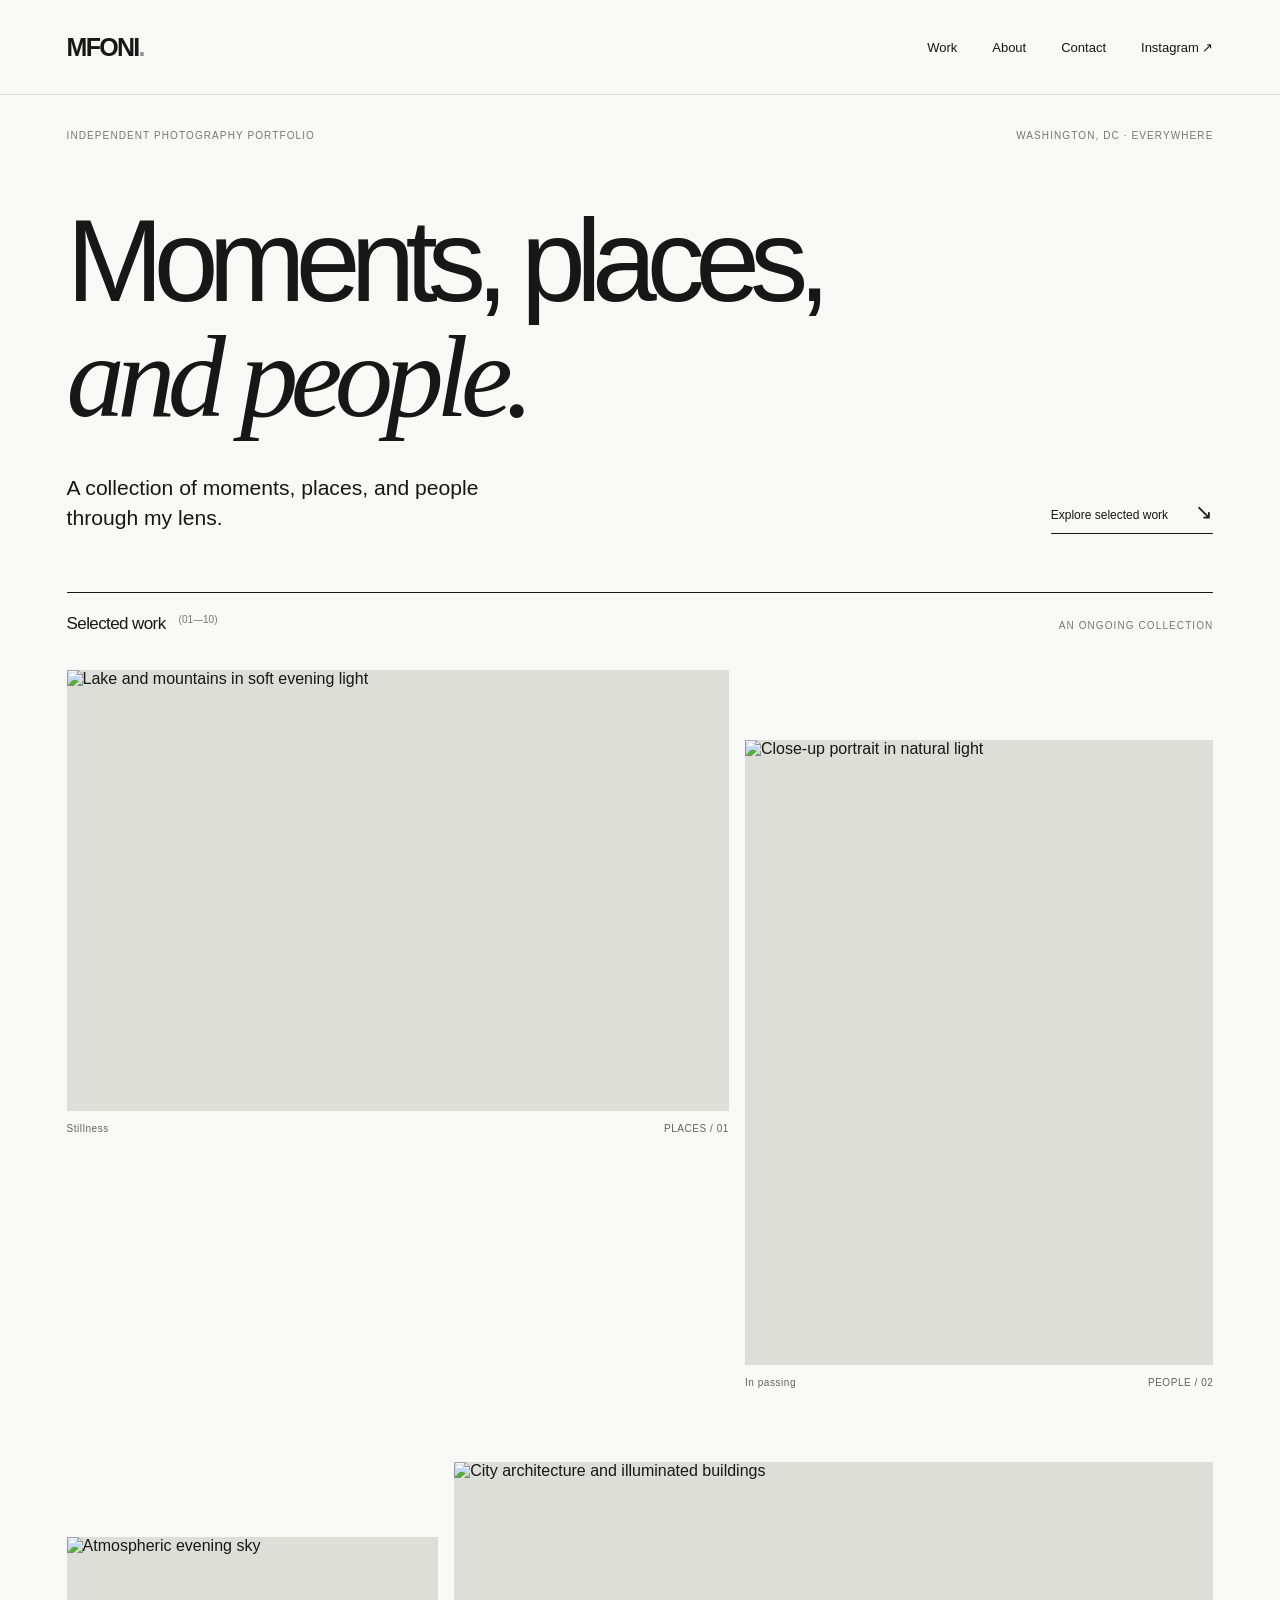
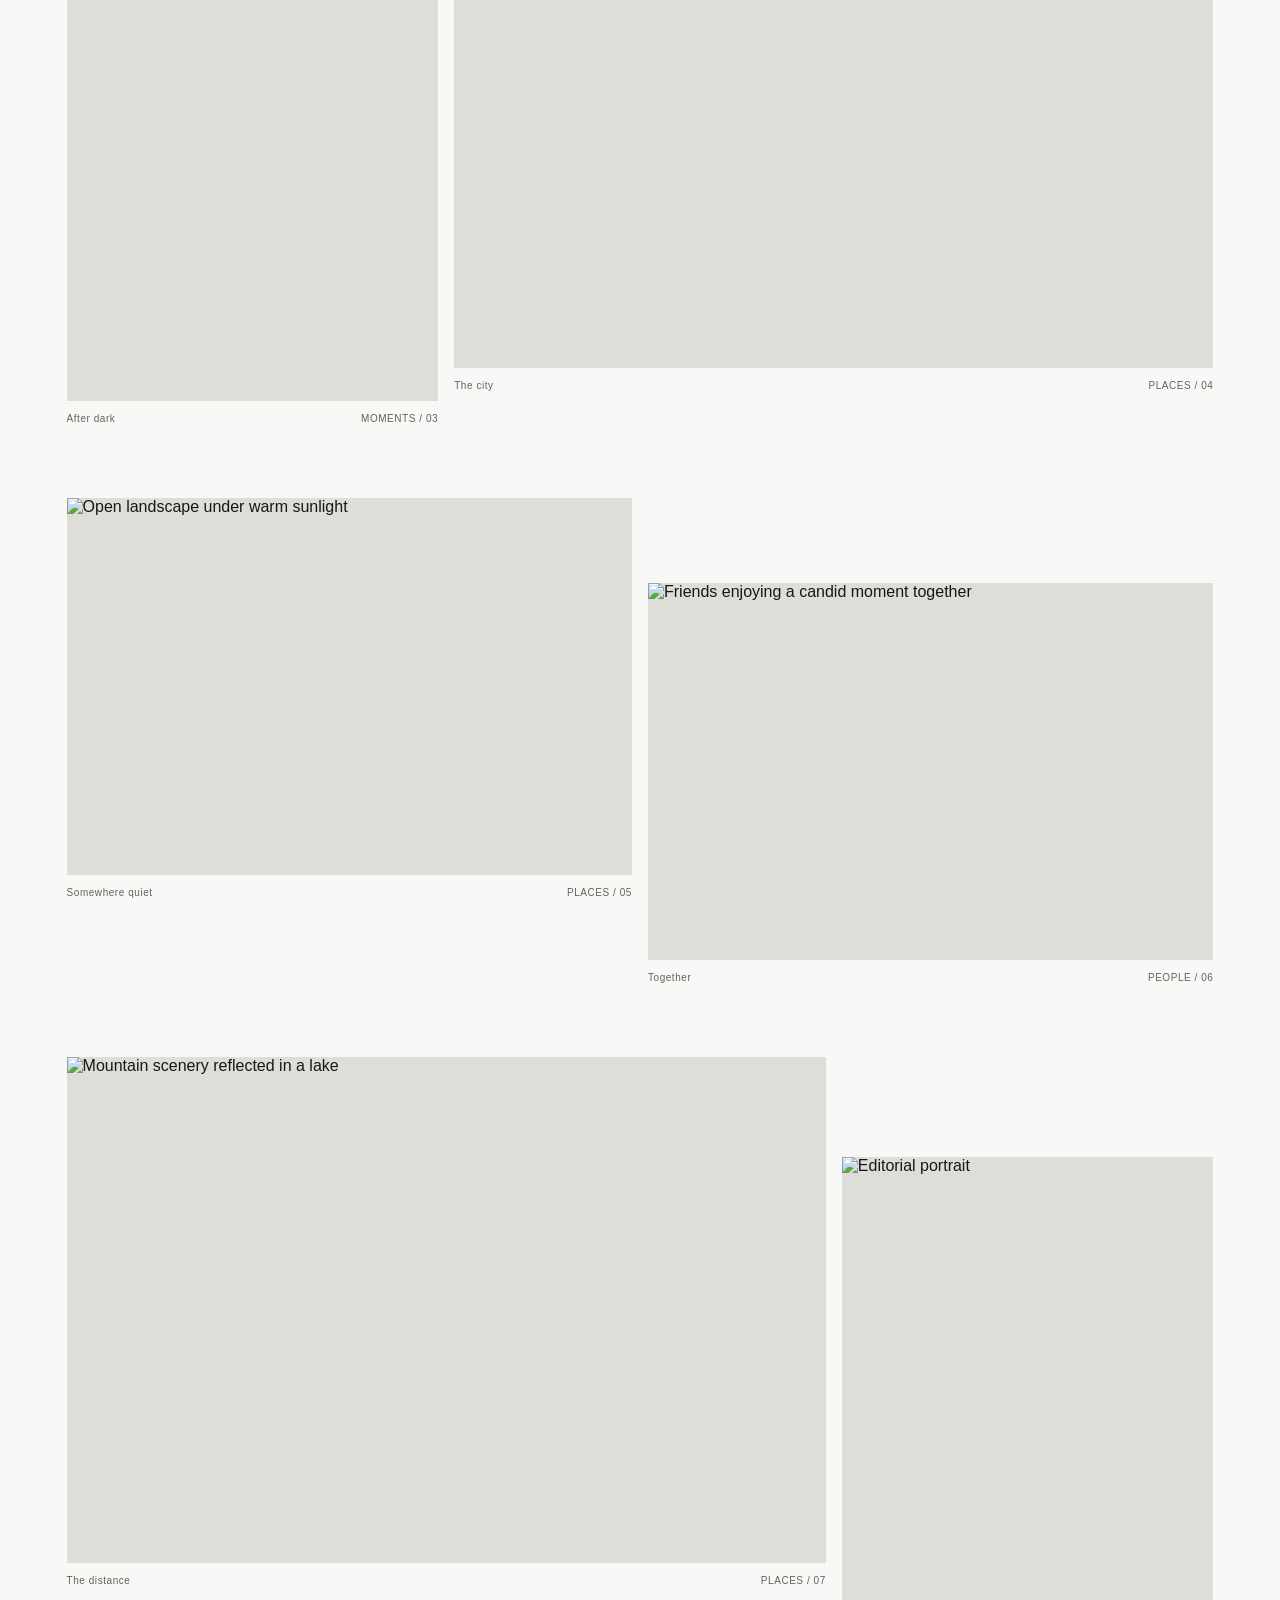
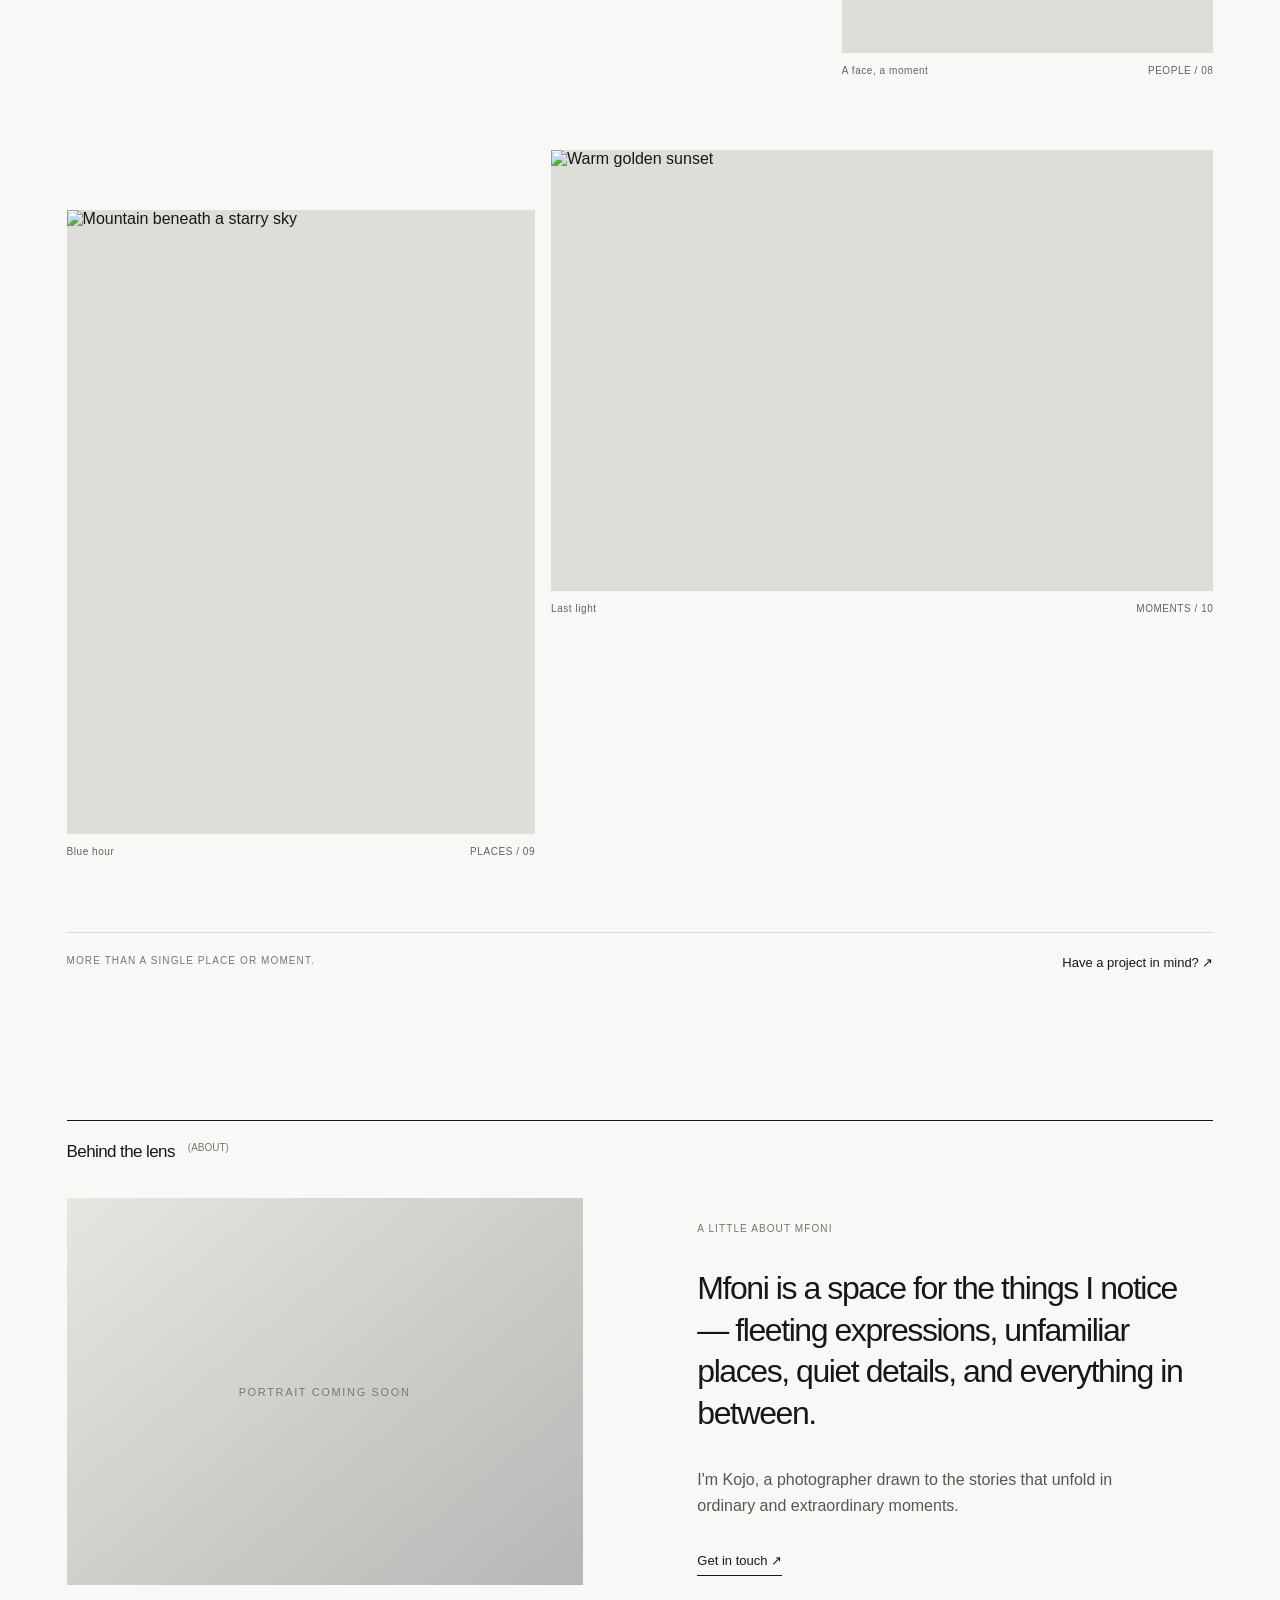
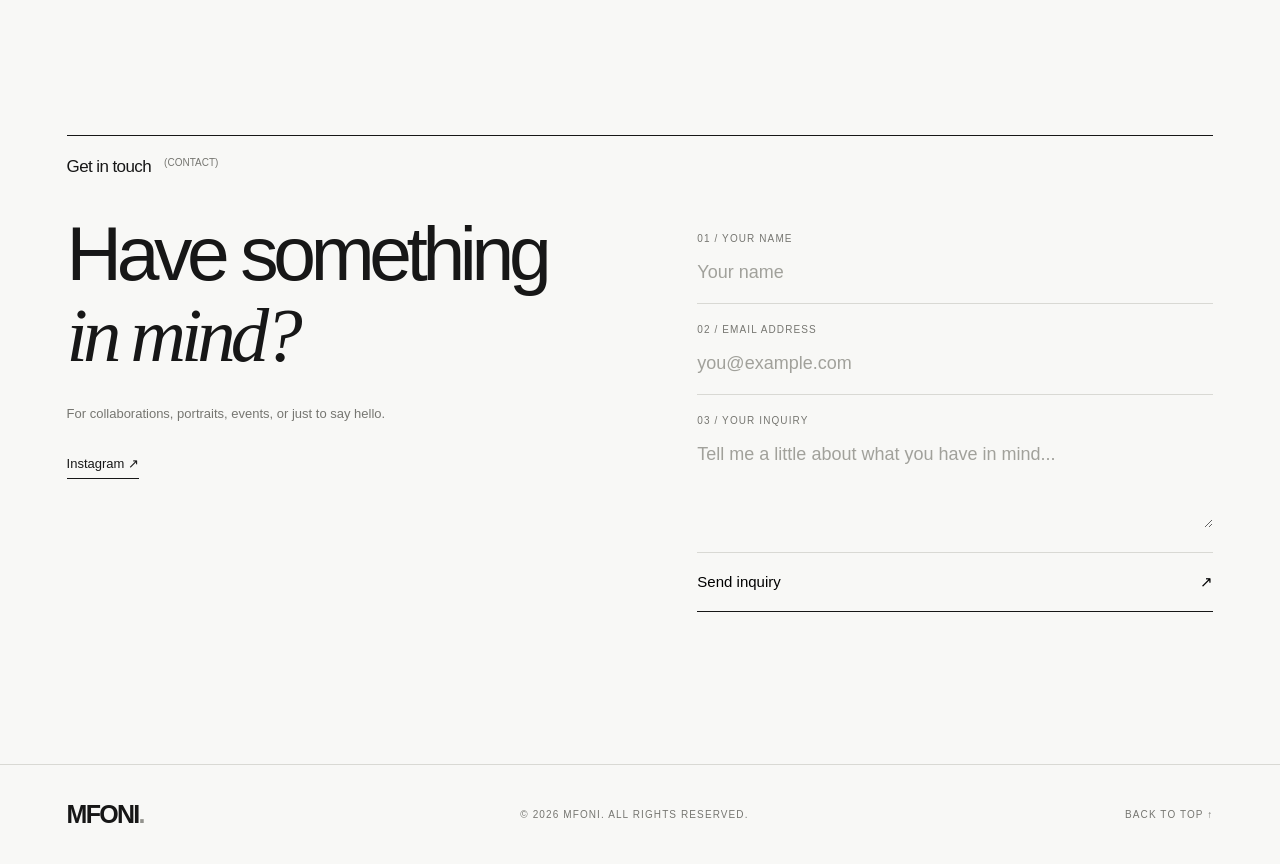
==== index.html @ 55ab5f14 "Add files via upload" ====
<!doctype html>
<html lang="en"><head><meta charset="utf-8"><meta name="viewport" content="width=device-width,initial-scale=1"><meta name="theme-color" content="#f8f8f6"><meta name="description" content="Mfoni — A collection of moments, places, and people through my lens."><title>MFONI — Photography</title><link rel="preconnect" href="https://images.unsplash.com"><link rel="stylesheet" href="styles.css"></head>
<body><header class="site-header"><a class="brand" href="#home" aria-label="Mfoni home">MFONI<span class="brand-dot">.</span></a><button class="menu-toggle" aria-label="Toggle navigation" aria-expanded="false">Menu <span>+</span></button><nav class="nav" aria-label="Main navigation"><a href="#work">Work</a><a href="#about">About</a><a href="#contact">Contact</a><a href="https://www.instagram.com/_mfoni/" target="_blank" rel="noopener noreferrer" aria-label="Mfoni Instagram">Instagram ↗</a></nav></header>
<main id="home"><section class="intro" aria-labelledby="hero-heading"><div class="intro-meta"><span>INDEPENDENT PHOTOGRAPHY PORTFOLIO</span><span>WASHINGTON, DC · EVERYWHERE</span></div><h1 id="hero-heading">Moments, places,<br><em>and people.</em></h1><div class="intro-bottom"><p>A collection of moments, places, and people through my lens.</p><a href="#work" class="down-link">Explore selected work <span aria-hidden="true">↘</span></a></div></section>
<section class="work section-wrap" id="work" aria-labelledby="work-heading"><div class="section-head"><h2 id="work-heading">Selected work<span class="sup">(01—10)</span></h2><span>AN ONGOING COLLECTION</span></div><div class="gallery" id="gallery"></div><div class="work-footer"><span>MORE THAN A SINGLE PLACE OR MOMENT.</span><a href="#contact">Have a project in mind? ↗</a></div></section>
<section class="about section-wrap" id="about"><div class="section-head"><h2>Behind the lens<span class="sup">(ABOUT)</span></h2></div><div class="about-layout"><div class="about-image" role="img" aria-label="Placeholder portrait — replace with a photograph of the artist"><span>PORTRAIT COMING SOON</span></div><div class="about-copy"><span class="eyebrow">A LITTLE ABOUT MFONI</span><p>Mfoni is a space for the things I notice — fleeting expressions, unfamiliar places, quiet details, and everything in between.</p><p>I'm Kojo, a photographer drawn to the stories that unfold in ordinary and extraordinary moments.</p><a href="#contact" class="text-link">Get in touch ↗</a></div></div></section>
<section class="contact section-wrap" id="contact"><div class="section-head"><h2>Get in touch<span class="sup">(CONTACT)</span></h2></div><div class="contact-layout"><div><p class="contact-lead">Have something<br><em>in mind?</em></p><p class="contact-note">For collaborations, portraits, events, or just to say hello.</p><a class="text-link" href="https://www.instagram.com/_mfoni/" target="_blank" rel="noopener noreferrer">Instagram ↗</a></div><form id="contact-form" action="" method="POST"><div class="form-field"><label for="name">01 / YOUR NAME</label><input id="name" name="name" type="text" placeholder="Your name" autocomplete="name" required></div><div class="form-field"><label for="email">02 / EMAIL ADDRESS</label><input id="email" name="email" type="email" placeholder="you@example.com" autocomplete="email" required></div><div class="form-field"><label for="message">03 / YOUR INQUIRY</label><textarea id="message" name="message" rows="4" placeholder="Tell me a little about what you have in mind..." required></textarea></div><button class="submit-button" type="submit">Send inquiry <span>↗</span></button><p class="form-status" role="status" aria-live="polite"></p></form></div></section></main>
<footer class="footer"><a class="brand" href="#home">MFONI<span class="brand-dot">.</span></a><span>© <span id="year"></span> MFONI. ALL RIGHTS RESERVED.</span><a href="#home">BACK TO TOP ↑</a></footer>
<dialog id="lightbox" class="lightbox" aria-label="Photograph viewer"><button class="lightbox-close" aria-label="Close viewer">×</button><button class="lightbox-prev" aria-label="Previous photograph">←</button><img alt=""><button class="lightbox-next" aria-label="Next photograph">→</button><p class="lightbox-caption"></p></dialog><script src="script.js" defer></script></body></html>
---- styles.css ----
:root{--paper:#f8f8f6;--ink:#171717;--muted:#767671;--line:#d9d9d4}*{box-sizing:border-box}html{scroll-behavior:smooth}body{margin:0;background:var(--paper);color:var(--ink);font-family:Arial,Helvetica,sans-serif;-webkit-font-smoothing:antialiased}a{color:inherit;text-decoration:none}button,input,textarea{font:inherit}button{cursor:pointer}.site-header{height:95px;padding:0 5.2%;display:flex;justify-content:space-between;align-items:center;border-bottom:1px solid var(--line);background:var(--paper);position:relative;z-index:20}.brand{font-weight:800;font-size:25px;letter-spacing:-1.7px}.brand-dot{color:#92928d}.nav{display:flex;gap:35px;align-items:center;font-size:13px}.nav a:hover,.text-link:hover{opacity:.5}.menu-toggle{display:none}.intro{padding:35px 5.2% 58px}.intro-meta,.section-head,.eyebrow,.work-footer,.footer,.contact-note,.form-field label{font-size:10px;letter-spacing:.11em}.intro-meta{display:flex;justify-content:space-between;color:var(--muted)}h1{font-size:clamp(60px,9.1vw,155px);font-weight:300;letter-spacing:-.085em;line-height:.99;margin:63px 0 38px}h1 em,.contact-lead em{font-family:Georgia,serif;font-weight:400;letter-spacing:-.065em}.intro-bottom{display:flex;align-items:end;justify-content:space-between;gap:20px}.intro-bottom p{font-size:clamp(16px,1.65vw,23px);max-width:445px;line-height:1.45;margin:0}.down-link{font-size:12px;border-bottom:1px solid var(--ink);padding-bottom:9px;white-space:nowrap}.down-link span{font-size:21px;margin-left:24px}.section-wrap{padding:0 5.2%}.section-head{display:flex;justify-content:space-between;align-items:baseline;border-top:1px solid var(--ink);padding:21px 0 36px}.section-head h2{font-size:17px;font-weight:500;letter-spacing:-.035em;margin:0}.sup{font-size:10px;color:var(--muted);margin-left:13px;vertical-align:top;letter-spacing:0}.section-head>span{color:var(--muted)}.gallery{display:grid;grid-template-columns:repeat(12,minmax(0,1fr));column-gap:16px;row-gap:74px;align-items:start}.photo-card{margin:0;min-width:0;cursor:zoom-in}.photo-card img{display:block;width:100%;height:auto;aspect-ratio:var(--ratio,4/3);object-fit:cover;background:#deded9;transition:filter .3s,transform .4s}.photo-card:hover img{filter:brightness(.9)}.photo-card figcaption{display:flex;justify-content:space-between;gap:8px;padding-top:12px;font-size:10px;letter-spacing:.055em;color:#62625e}.photo-card:nth-child(10n+1){grid-column:span 7}.photo-card:nth-child(10n+2){grid-column:span 5;margin-top:70px}.photo-card:nth-child(10n+3){grid-column:span 4;margin-top:75px}.photo-card:nth-child(10n+4){grid-column:span 8}.photo-card:nth-child(10n+5){grid-column:span 6}.photo-card:nth-child(10n+6){grid-column:span 6;margin-top:85px}.photo-card:nth-child(10n+7){grid-column:span 8}.photo-card:nth-child(10n+8){grid-column:span 4;margin-top:100px}.photo-card:nth-child(10n+9){grid-column:span 5;margin-top:60px}.photo-card:nth-child(10n+10){grid-column:span 7}.work-footer{display:flex;justify-content:space-between;gap:15px;margin:75px 0 150px;padding-top:22px;border-top:1px solid var(--line)}.work-footer span{color:var(--muted)}.work-footer a{font-size:13px;letter-spacing:0}.about{padding-bottom:150px}.about-layout{display:grid;grid-template-columns:1fr 1fr;gap:10%}.about-image{aspect-ratio:4/3;background:linear-gradient(140deg,#e7e5e0,#b5b8b5);display:grid;place-items:center;color:#777;font-size:11px;letter-spacing:.15em}.about-copy{padding-top:20px}.eyebrow{color:var(--muted)}.about-copy p{font-size:clamp(20px,2.5vw,37px);letter-spacing:-.045em;line-height:1.3}.about-copy p+p{font-size:16px;letter-spacing:0;line-height:1.65;max-width:440px;color:#565652}.text-link{font-size:13px;display:inline-block;border-bottom:1px solid;padding-bottom:7px;margin-top:18px}.contact{padding-bottom:140px}.contact-layout{display:grid;grid-template-columns:1fr 1fr;gap:10%}.contact-lead{font-size:clamp(48px,6vw,100px);line-height:1.05;letter-spacing:-.07em;margin:0 0 25px}.contact-note{line-height:1.8;color:var(--muted);letter-spacing:0;font-size:13px}.form-field{border-bottom:1px solid var(--line);padding:20px 0}.form-field label{display:block;margin-bottom:18px;color:var(--muted)}.form-field input,.form-field textarea{border:0;outline:0;resize:vertical;background:transparent;width:100%;font-size:18px;color:var(--ink);padding:0}.form-field input:focus,.form-field textarea:focus{outline:2px solid #9a9a92;outline-offset:5px}.form-field input::placeholder,.form-field textarea::placeholder{color:#a1a19b}.submit-button{display:flex;justify-content:space-between;width:100%;padding:20px 0;background:transparent;border:0;border-bottom:1px solid var(--ink);font-size:15px;text-align:left}.form-status{font-size:12px;color:#8a5944}.footer{border-top:1px solid var(--line);padding:35px 5.2%;display:flex;align-items:center;justify-content:space-between;gap:20px;color:var(--muted)}.footer .brand{color:var(--ink)}.lightbox{border:0;max-width:none;max-height:none;width:100vw;height:100vh;background:rgba(16,16,16,.97);color:white;padding:60px 80px;overflow:hidden}.lightbox[open]{display:flex;align-items:center;justify-content:center}.lightbox::backdrop{background:#111}.lightbox img{max-width:100%;max-height:calc(100vh - 140px);object-fit:contain}.lightbox button{position:absolute;border:0;background:none;color:white;font-size:30px}.lightbox-close{top:15px;right:35px}.lightbox-prev{left:20px;top:50%}.lightbox-next{right:20px;top:50%}.lightbox-caption{position:absolute;bottom:16px;font-size:12px;letter-spacing:.1em}@media(max-width:700px){.site-header{height:75px;padding:0 6%}.menu-toggle{display:block;border:0;background:none;font-size:13px}.menu-toggle span{font-size:18px}.nav{display:none;position:absolute;top:75px;left:0;right:0;background:var(--paper);padding:25px 6% 30px;flex-direction:column;align-items:flex-start;gap:22px;border-bottom:1px solid var(--line)}.nav.open{display:flex}.intro{padding:25px 6% 65px}.intro-meta span:last-child{display:none}h1{font-size:clamp(52px,12vw,85px);margin:65px 0 30px}.intro-bottom{align-items:start;flex-direction:column;gap:25px}.section-wrap{padding-left:6%;padding-right:6%}.section-head>span{display:none}.gallery{grid-template-columns:repeat(2,minmax(0,1fr));gap:40px 12px}.photo-card:nth-child(n){grid-column:span 1;margin-top:0}.photo-card:nth-child(5n+1){grid-column:span 2}.photo-card:nth-child(5n+4){grid-column:span 2}.photo-card figcaption{font-size:9px}.work-footer{margin:55px 0 100px}.work-footer span{display:none}.about{padding-bottom:100px}.about-layout,.contact-layout{grid-template-columns:1fr;gap:35px}.about-copy p{font-size:27px}.contact{padding-bottom:100px}.footer{flex-wrap:wrap;font-size:9px}.footer .brand{width:100%}.lightbox{padding:60px 40px}.lightbox-prev{left:5px}.lightbox-next{right:5px}}@media(prefers-reduced-motion:reduce){html{scroll-behavior:auto}*{transition:none!important}}
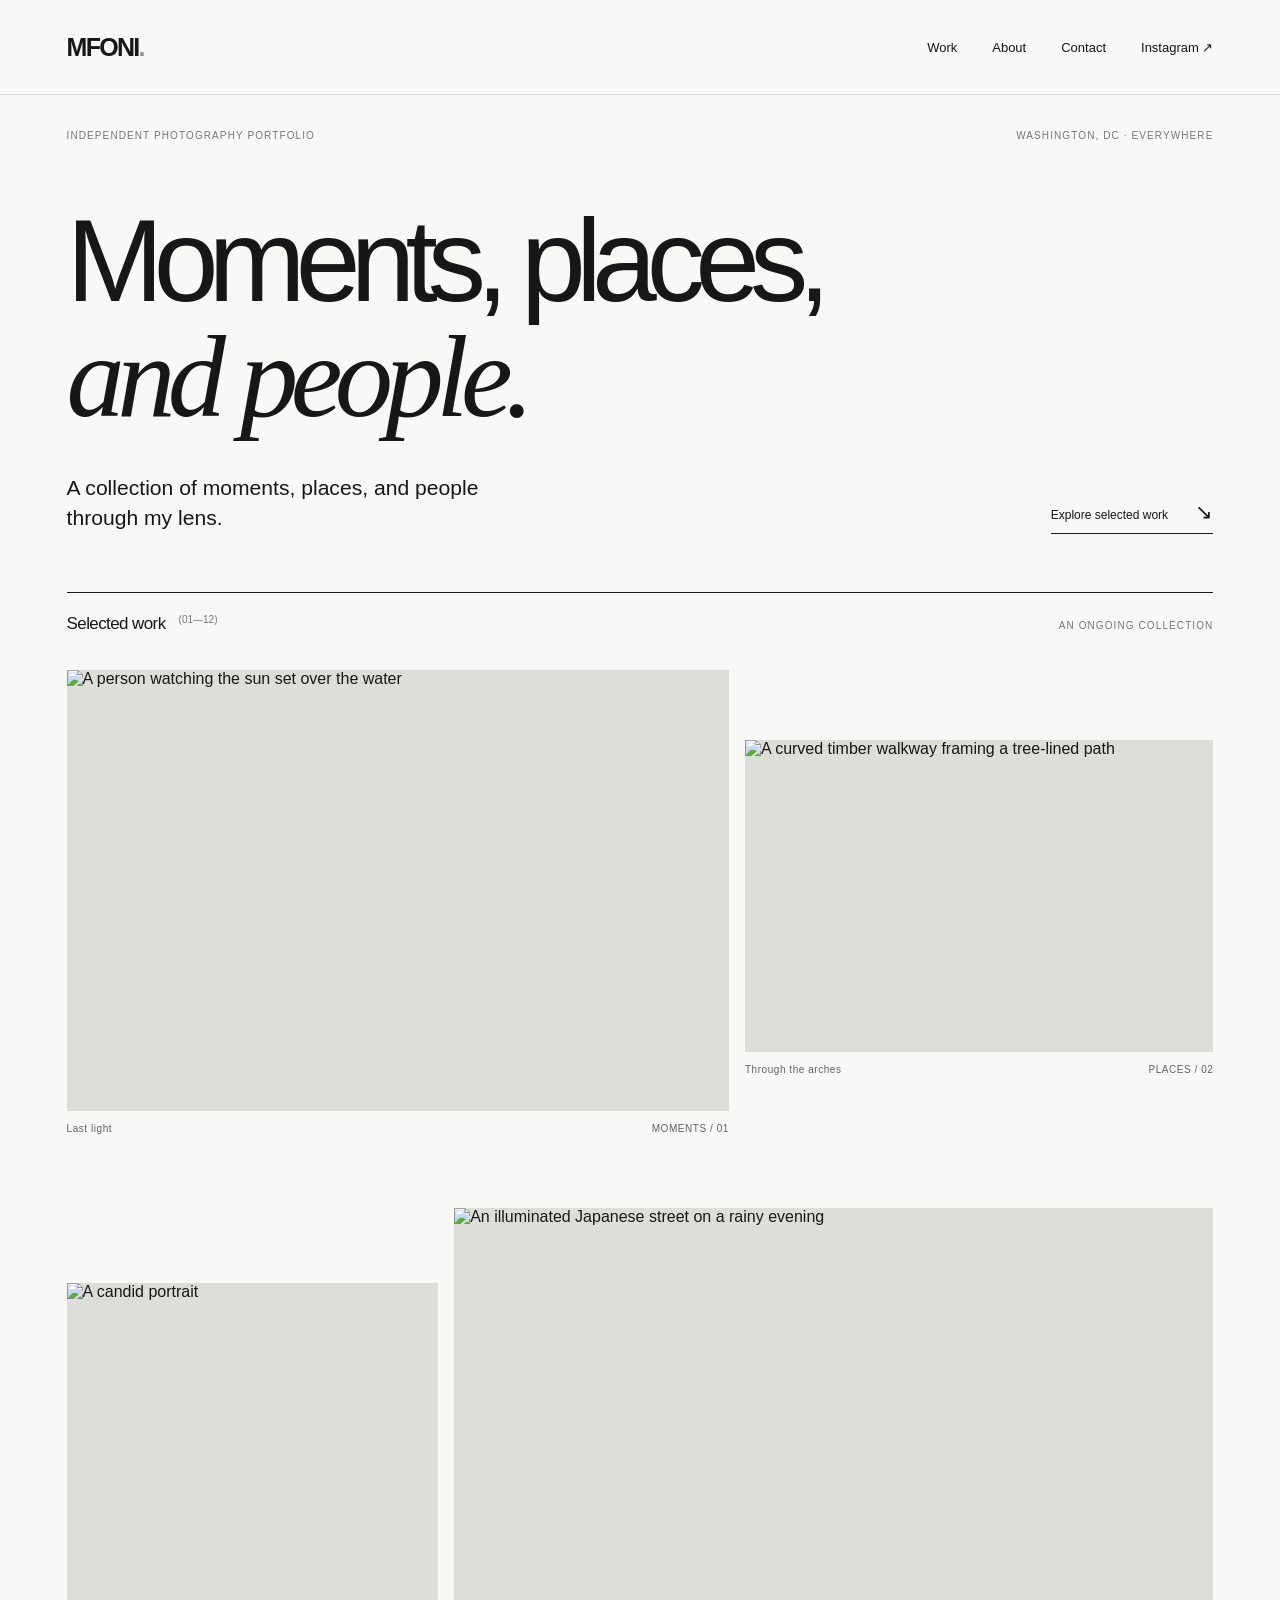
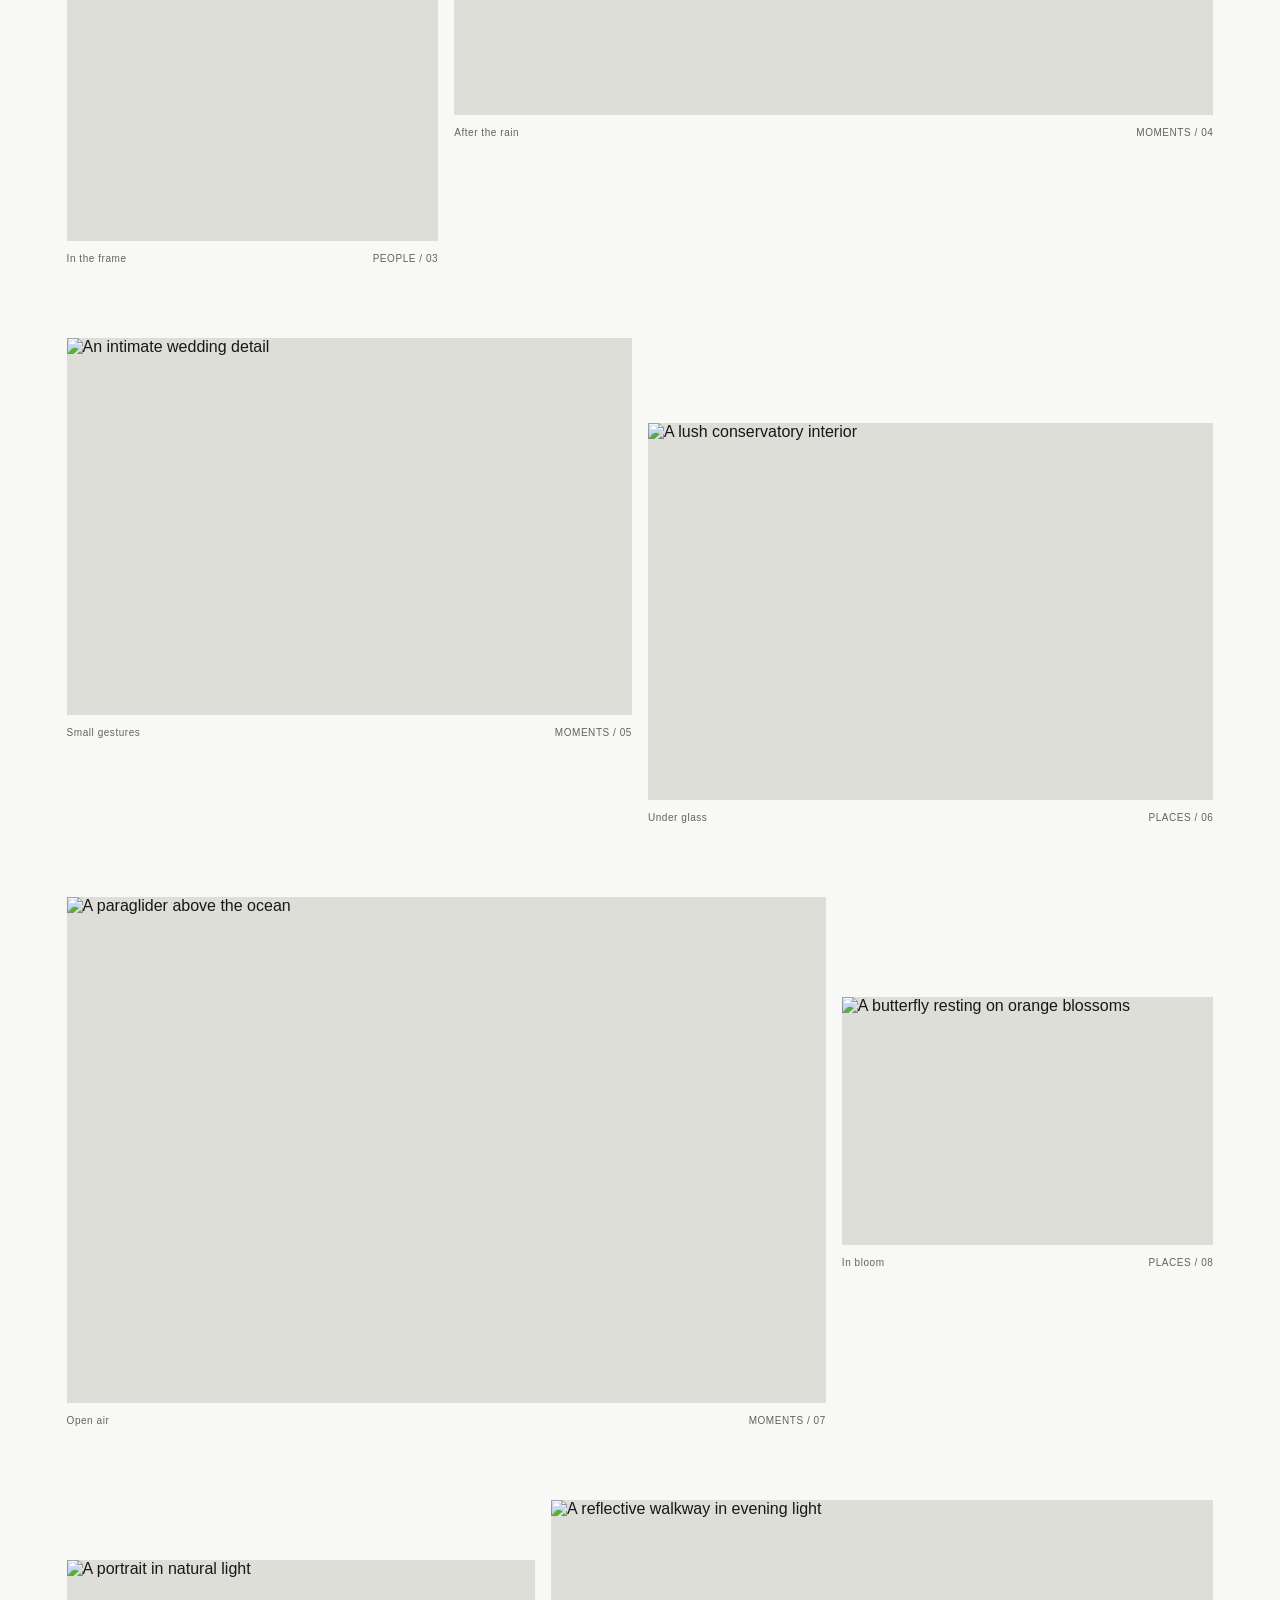
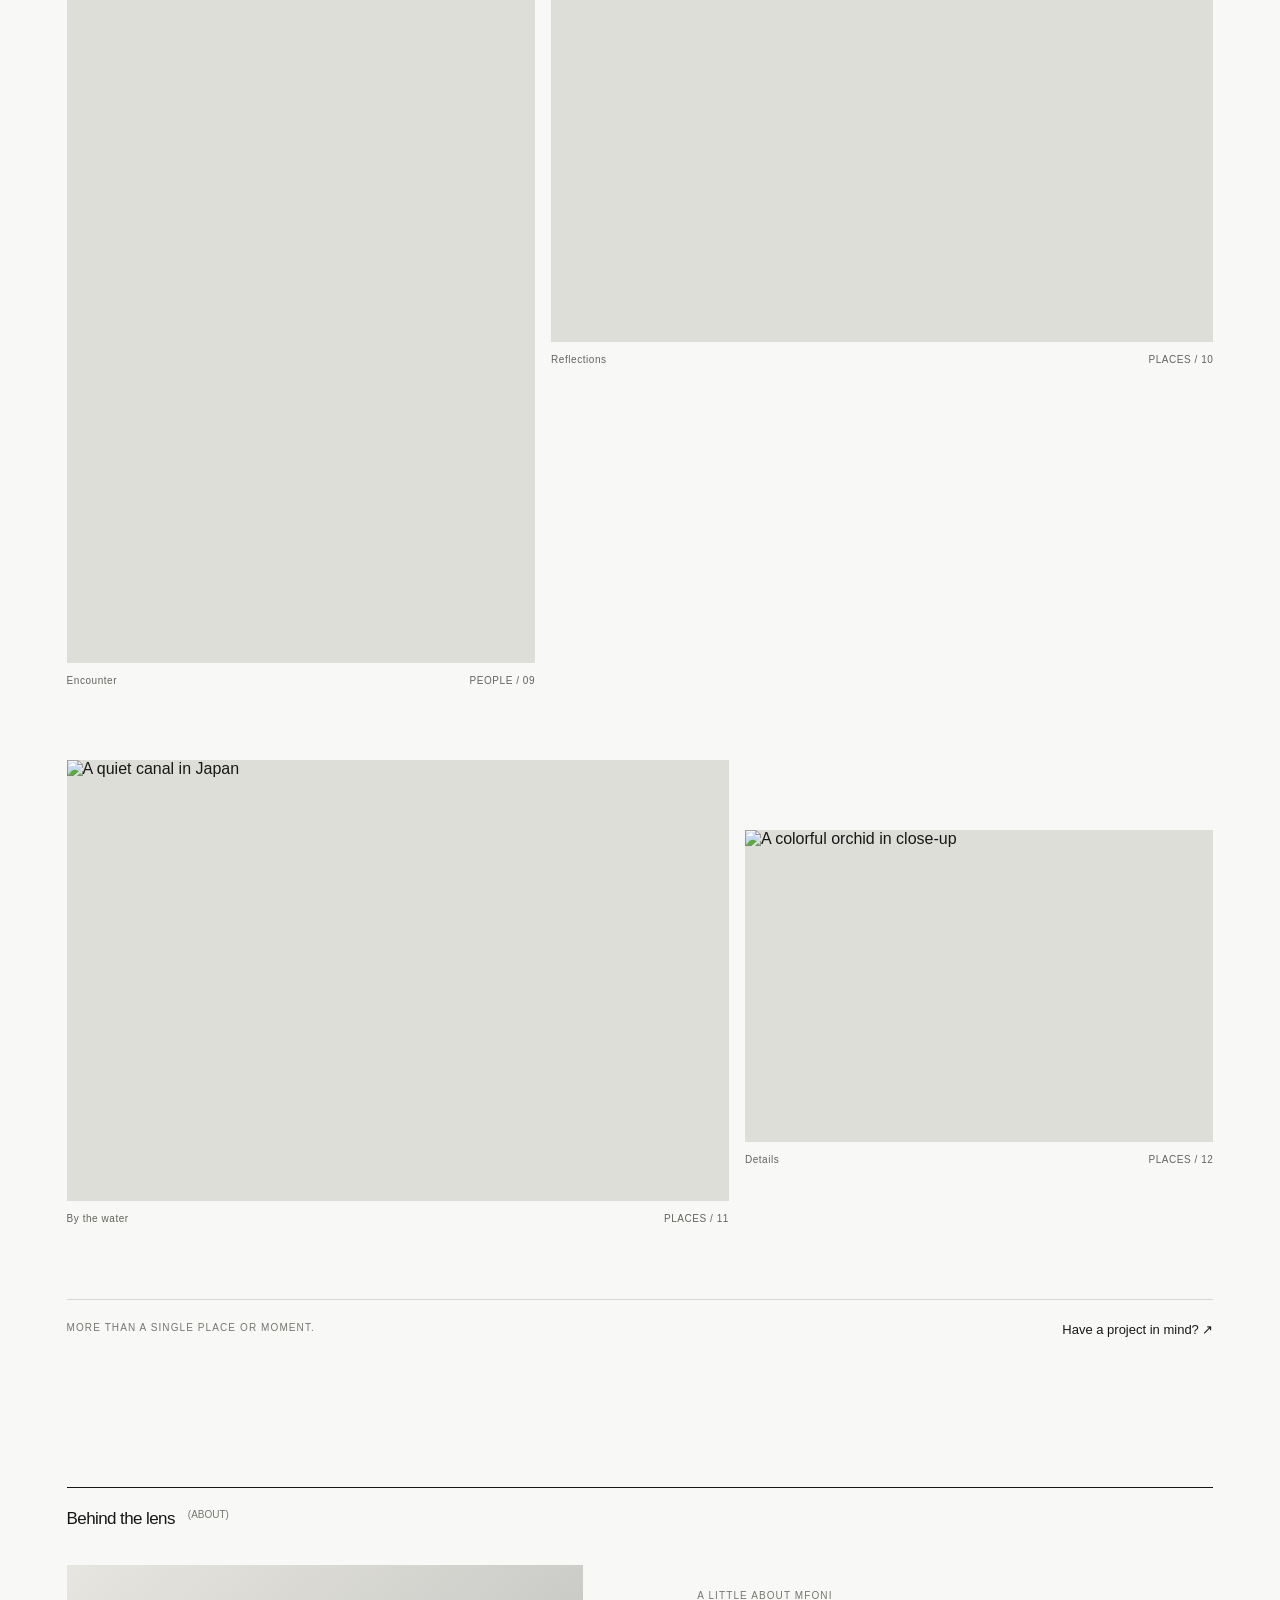
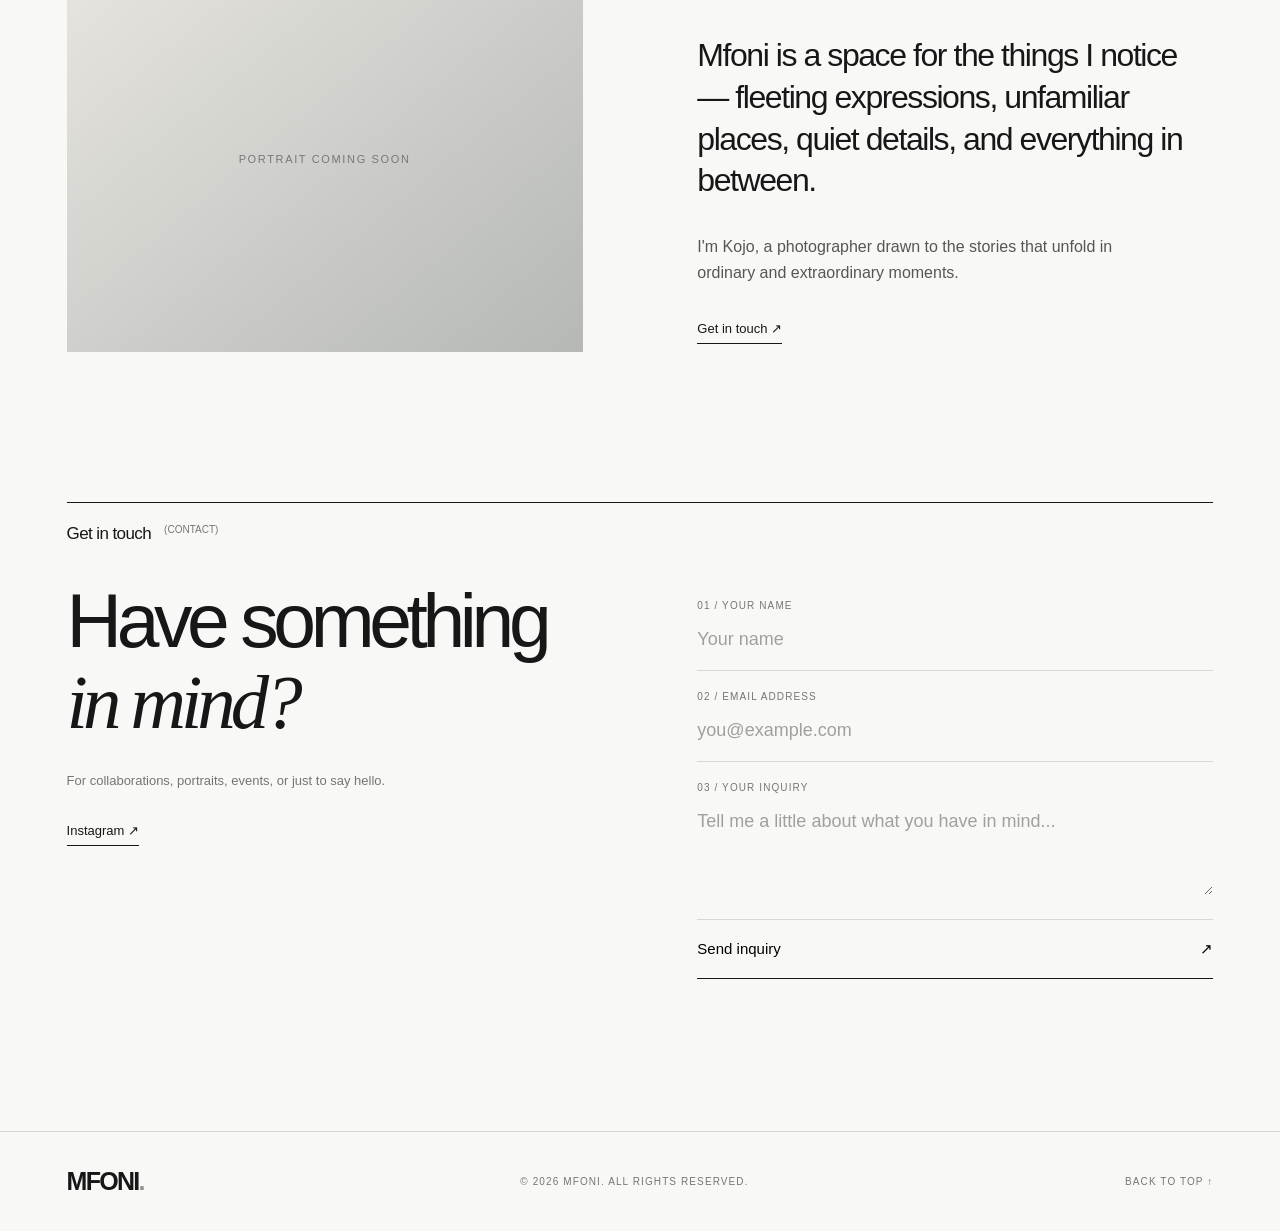
==== commit b0e41da6: "Add files via upload" ====
--- a/index.html
+++ b/index.html
@@ -1,8 +1,8 @@
 <!doctype html>
-<html lang="en"><head><meta charset="utf-8"><meta name="viewport" content="width=device-width,initial-scale=1"><meta name="theme-color" content="#f8f8f6"><meta name="description" content="Mfoni — A collection of moments, places, and people through my lens."><title>MFONI — Photography</title><link rel="preconnect" href="https://images.unsplash.com"><link rel="stylesheet" href="styles.css"></head>
+<html lang="en"><head><meta charset="utf-8"><meta name="viewport" content="width=device-width,initial-scale=1"><meta name="theme-color" content="#f8f8f6"><meta name="description" content="Mfoni — A collection of moments, places, and people through my lens."><title>MFONI — Photography</title><link rel="stylesheet" href="styles.css"></head>
 <body><header class="site-header"><a class="brand" href="#home" aria-label="Mfoni home">MFONI<span class="brand-dot">.</span></a><button class="menu-toggle" aria-label="Toggle navigation" aria-expanded="false">Menu <span>+</span></button><nav class="nav" aria-label="Main navigation"><a href="#work">Work</a><a href="#about">About</a><a href="#contact">Contact</a><a href="https://www.instagram.com/_mfoni/" target="_blank" rel="noopener noreferrer" aria-label="Mfoni Instagram">Instagram ↗</a></nav></header>
 <main id="home"><section class="intro" aria-labelledby="hero-heading"><div class="intro-meta"><span>INDEPENDENT PHOTOGRAPHY PORTFOLIO</span><span>WASHINGTON, DC · EVERYWHERE</span></div><h1 id="hero-heading">Moments, places,<br><em>and people.</em></h1><div class="intro-bottom"><p>A collection of moments, places, and people through my lens.</p><a href="#work" class="down-link">Explore selected work <span aria-hidden="true">↘</span></a></div></section>
-<section class="work section-wrap" id="work" aria-labelledby="work-heading"><div class="section-head"><h2 id="work-heading">Selected work<span class="sup">(01—10)</span></h2><span>AN ONGOING COLLECTION</span></div><div class="gallery" id="gallery"></div><div class="work-footer"><span>MORE THAN A SINGLE PLACE OR MOMENT.</span><a href="#contact">Have a project in mind? ↗</a></div></section>
+<section class="work section-wrap" id="work" aria-labelledby="work-heading"><div class="section-head"><h2 id="work-heading">Selected work<span class="sup">(01—12)</span></h2><span>AN ONGOING COLLECTION</span></div><div class="gallery" id="gallery"></div><div class="work-footer"><span>MORE THAN A SINGLE PLACE OR MOMENT.</span><a href="#contact">Have a project in mind? ↗</a></div></section>
 <section class="about section-wrap" id="about"><div class="section-head"><h2>Behind the lens<span class="sup">(ABOUT)</span></h2></div><div class="about-layout"><div class="about-image" role="img" aria-label="Placeholder portrait — replace with a photograph of the artist"><span>PORTRAIT COMING SOON</span></div><div class="about-copy"><span class="eyebrow">A LITTLE ABOUT MFONI</span><p>Mfoni is a space for the things I notice — fleeting expressions, unfamiliar places, quiet details, and everything in between.</p><p>I'm Kojo, a photographer drawn to the stories that unfold in ordinary and extraordinary moments.</p><a href="#contact" class="text-link">Get in touch ↗</a></div></div></section>
 <section class="contact section-wrap" id="contact"><div class="section-head"><h2>Get in touch<span class="sup">(CONTACT)</span></h2></div><div class="contact-layout"><div><p class="contact-lead">Have something<br><em>in mind?</em></p><p class="contact-note">For collaborations, portraits, events, or just to say hello.</p><a class="text-link" href="https://www.instagram.com/_mfoni/" target="_blank" rel="noopener noreferrer">Instagram ↗</a></div><form id="contact-form" action="" method="POST"><div class="form-field"><label for="name">01 / YOUR NAME</label><input id="name" name="name" type="text" placeholder="Your name" autocomplete="name" required></div><div class="form-field"><label for="email">02 / EMAIL ADDRESS</label><input id="email" name="email" type="email" placeholder="you@example.com" autocomplete="email" required></div><div class="form-field"><label for="message">03 / YOUR INQUIRY</label><textarea id="message" name="message" rows="4" placeholder="Tell me a little about what you have in mind..." required></textarea></div><button class="submit-button" type="submit">Send inquiry <span>↗</span></button><p class="form-status" role="status" aria-live="polite"></p></form></div></section></main>
 <footer class="footer"><a class="brand" href="#home">MFONI<span class="brand-dot">.</span></a><span>© <span id="year"></span> MFONI. ALL RIGHTS RESERVED.</span><a href="#home">BACK TO TOP ↑</a></footer>
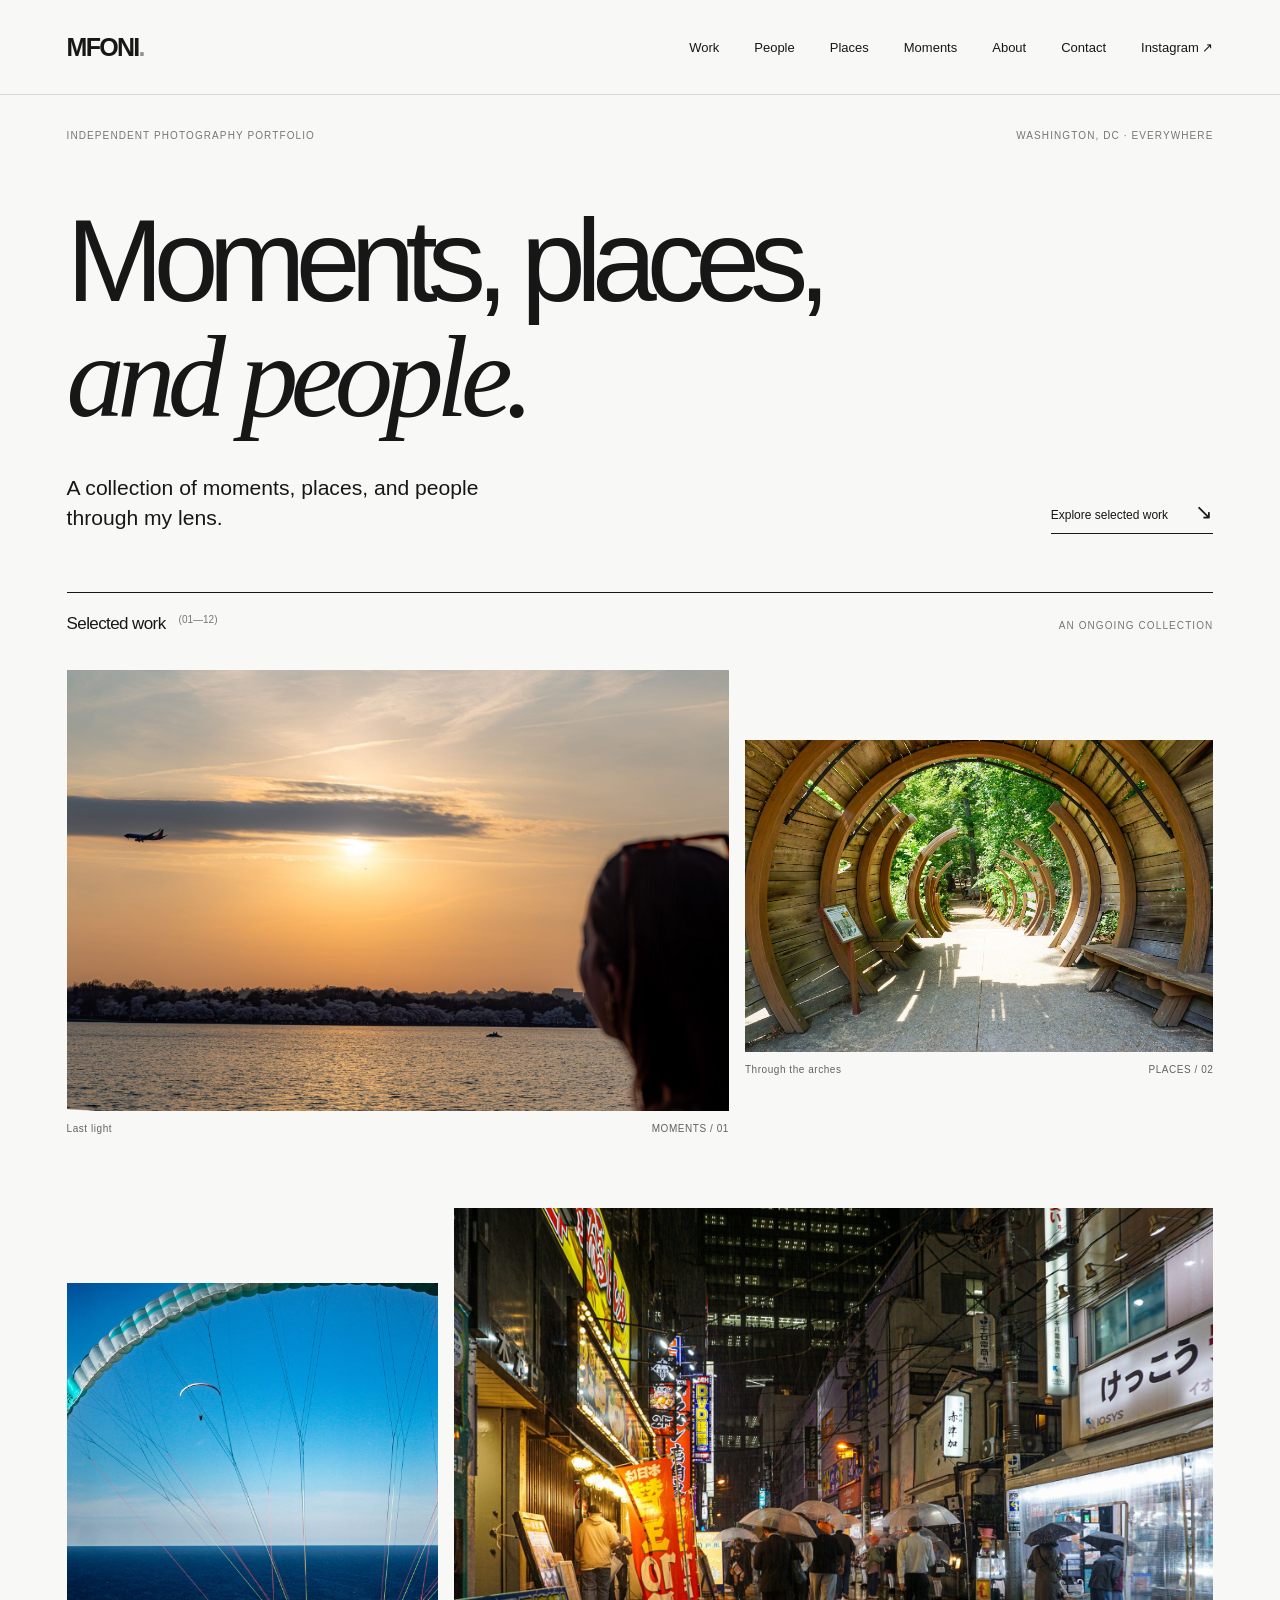
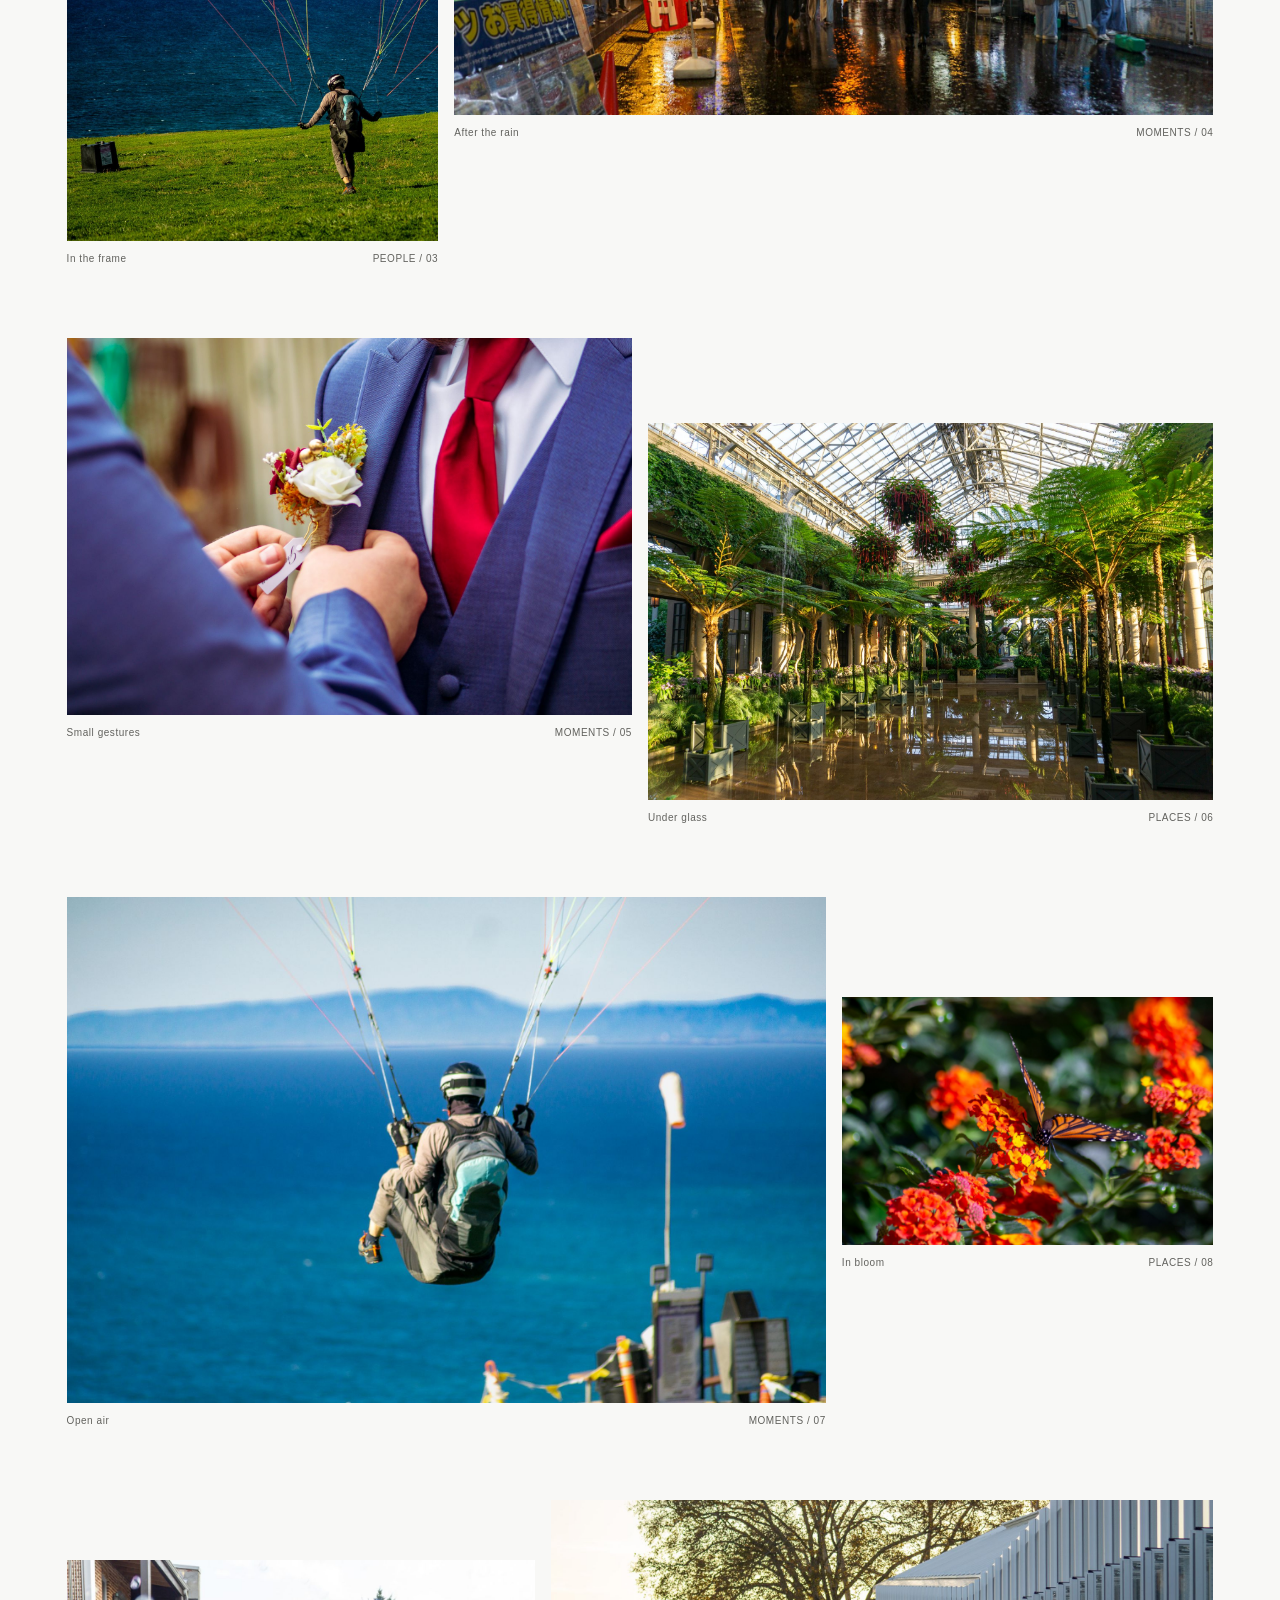
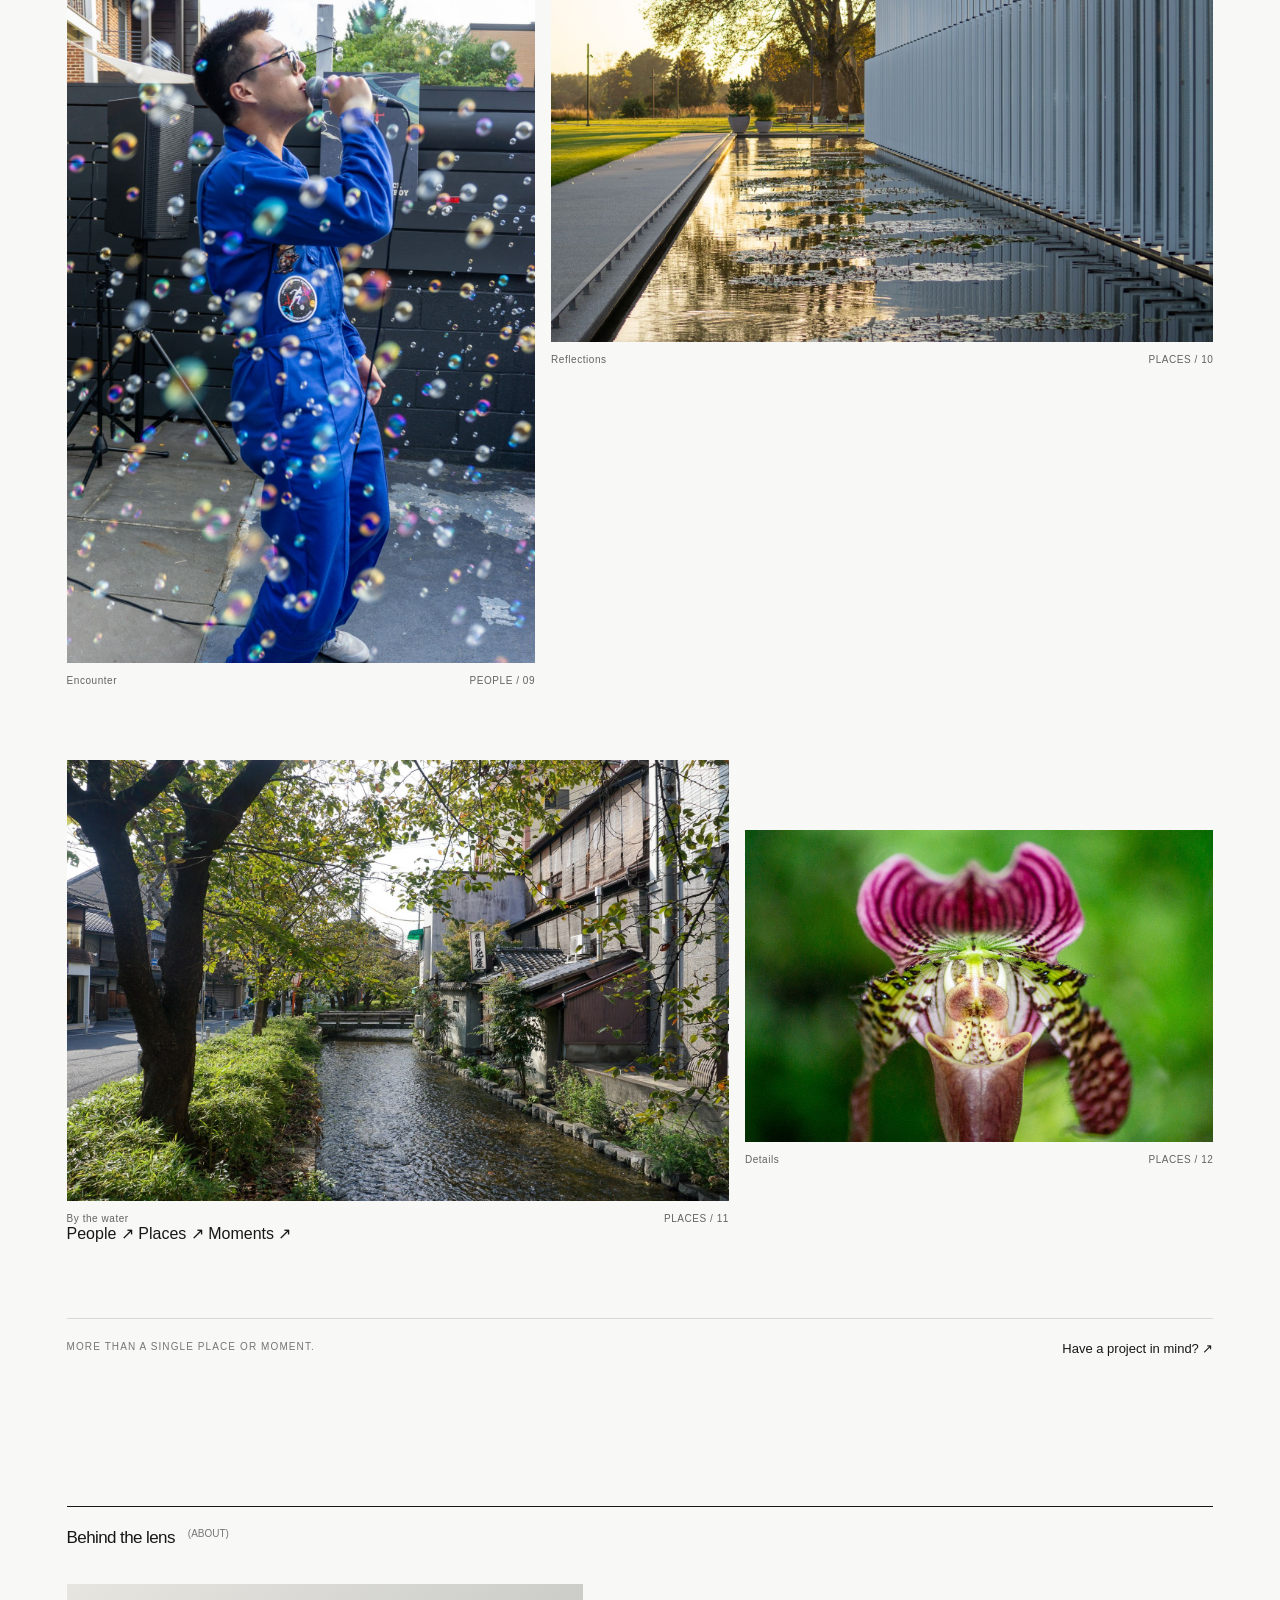
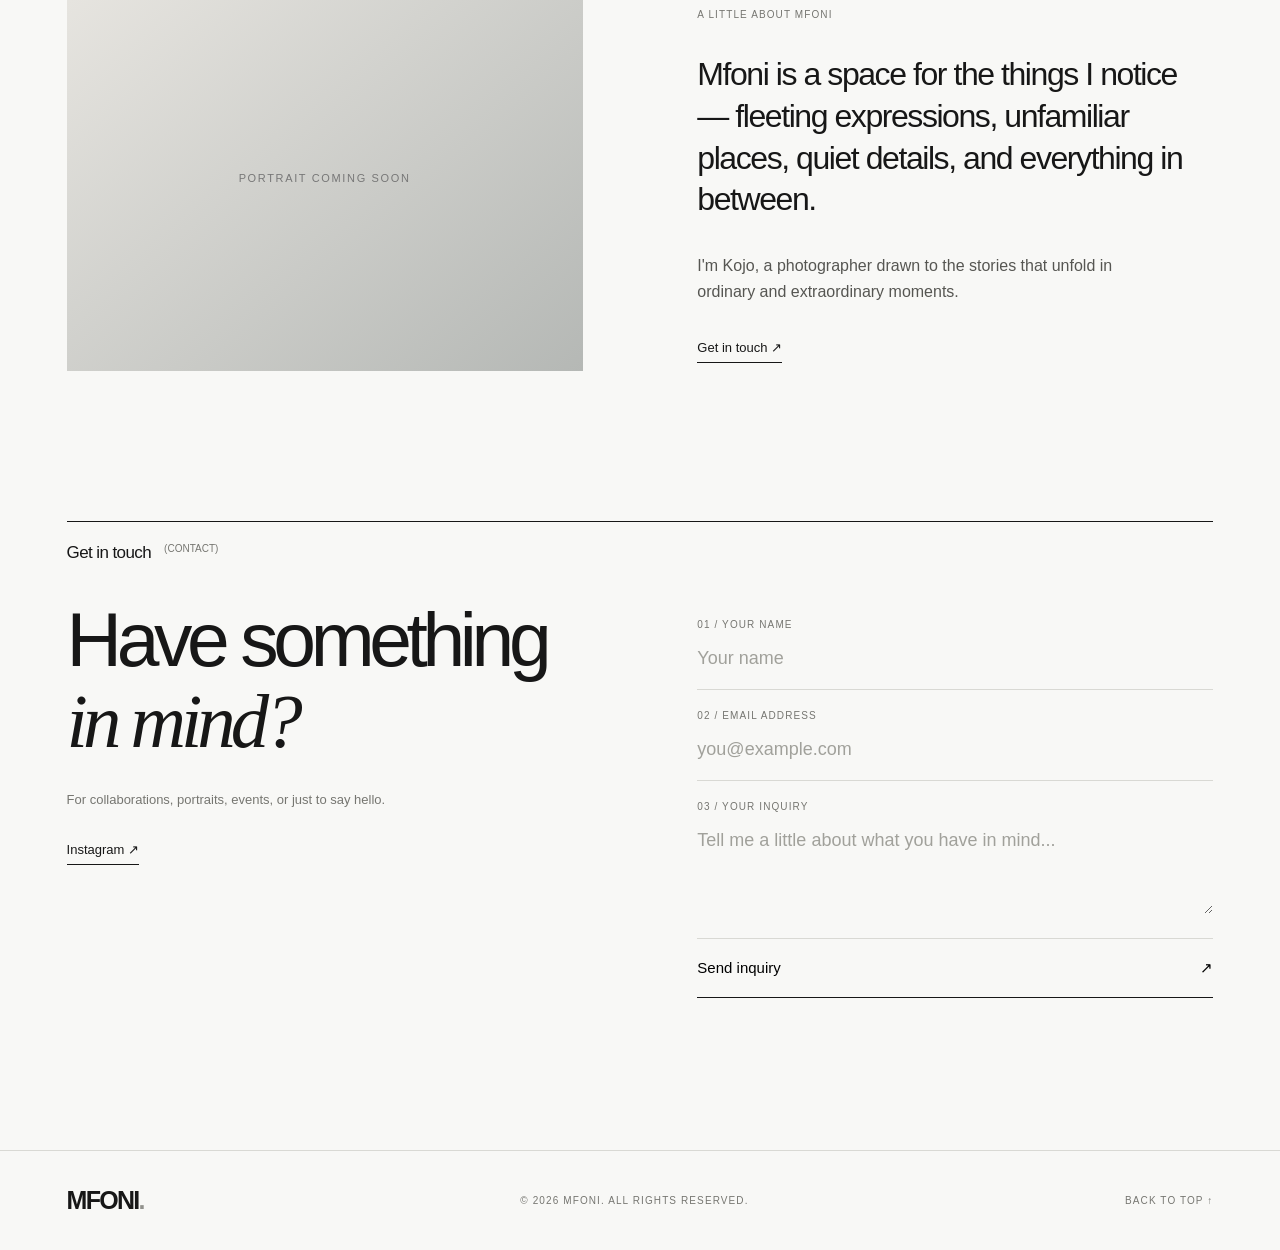
==== commit 0345cf16: "Enhance navigation and update section links Updated navigation links and added category links for im" ====
--- a/index.html
+++ b/index.html
@@ -1,9 +1,180 @@
+
 <!doctype html>
-<html lang="en"><head><meta charset="utf-8"><meta name="viewport" content="width=device-width,initial-scale=1"><meta name="theme-color" content="#f8f8f6"><meta name="description" content="Mfoni — A collection of moments, places, and people through my lens."><title>MFONI — Photography</title><link rel="stylesheet" href="styles.css"></head>
-<body><header class="site-header"><a class="brand" href="#home" aria-label="Mfoni home">MFONI<span class="brand-dot">.</span></a><button class="menu-toggle" aria-label="Toggle navigation" aria-expanded="false">Menu <span>+</span></button><nav class="nav" aria-label="Main navigation"><a href="#work">Work</a><a href="#about">About</a><a href="#contact">Contact</a><a href="https://www.instagram.com/_mfoni/" target="_blank" rel="noopener noreferrer" aria-label="Mfoni Instagram">Instagram ↗</a></nav></header>
-<main id="home"><section class="intro" aria-labelledby="hero-heading"><div class="intro-meta"><span>INDEPENDENT PHOTOGRAPHY PORTFOLIO</span><span>WASHINGTON, DC · EVERYWHERE</span></div><h1 id="hero-heading">Moments, places,<br><em>and people.</em></h1><div class="intro-bottom"><p>A collection of moments, places, and people through my lens.</p><a href="#work" class="down-link">Explore selected work <span aria-hidden="true">↘</span></a></div></section>
-<section class="work section-wrap" id="work" aria-labelledby="work-heading"><div class="section-head"><h2 id="work-heading">Selected work<span class="sup">(01—12)</span></h2><span>AN ONGOING COLLECTION</span></div><div class="gallery" id="gallery"></div><div class="work-footer"><span>MORE THAN A SINGLE PLACE OR MOMENT.</span><a href="#contact">Have a project in mind? ↗</a></div></section>
-<section class="about section-wrap" id="about"><div class="section-head"><h2>Behind the lens<span class="sup">(ABOUT)</span></h2></div><div class="about-layout"><div class="about-image" role="img" aria-label="Placeholder portrait — replace with a photograph of the artist"><span>PORTRAIT COMING SOON</span></div><div class="about-copy"><span class="eyebrow">A LITTLE ABOUT MFONI</span><p>Mfoni is a space for the things I notice — fleeting expressions, unfamiliar places, quiet details, and everything in between.</p><p>I'm Kojo, a photographer drawn to the stories that unfold in ordinary and extraordinary moments.</p><a href="#contact" class="text-link">Get in touch ↗</a></div></div></section>
-<section class="contact section-wrap" id="contact"><div class="section-head"><h2>Get in touch<span class="sup">(CONTACT)</span></h2></div><div class="contact-layout"><div><p class="contact-lead">Have something<br><em>in mind?</em></p><p class="contact-note">For collaborations, portraits, events, or just to say hello.</p><a class="text-link" href="https://www.instagram.com/_mfoni/" target="_blank" rel="noopener noreferrer">Instagram ↗</a></div><form id="contact-form" action="" method="POST"><div class="form-field"><label for="name">01 / YOUR NAME</label><input id="name" name="name" type="text" placeholder="Your name" autocomplete="name" required></div><div class="form-field"><label for="email">02 / EMAIL ADDRESS</label><input id="email" name="email" type="email" placeholder="you@example.com" autocomplete="email" required></div><div class="form-field"><label for="message">03 / YOUR INQUIRY</label><textarea id="message" name="message" rows="4" placeholder="Tell me a little about what you have in mind..." required></textarea></div><button class="submit-button" type="submit">Send inquiry <span>↗</span></button><p class="form-status" role="status" aria-live="polite"></p></form></div></section></main>
-<footer class="footer"><a class="brand" href="#home">MFONI<span class="brand-dot">.</span></a><span>© <span id="year"></span> MFONI. ALL RIGHTS RESERVED.</span><a href="#home">BACK TO TOP ↑</a></footer>
-<dialog id="lightbox" class="lightbox" aria-label="Photograph viewer"><button class="lightbox-close" aria-label="Close viewer">×</button><button class="lightbox-prev" aria-label="Previous photograph">←</button><img alt=""><button class="lightbox-next" aria-label="Next photograph">→</button><p class="lightbox-caption"></p></dialog><script src="script.js" defer></script></body></html>
+<html lang="en">
+<head>
+  <meta charset="utf-8">
+  <meta name="viewport" content="width=device-width, initial-scale=1">
+  <meta name="theme-color" content="#f8f8f6">
+  <meta name="description" content="Mfoni — A collection of moments, places, and people through my lens.">
+  <title>MFONI — Photography</title>
+  <link rel="stylesheet" href="styles.css">
+</head>
+
+<body>
+  <header class="site-header">
+    <a class="brand" href="#home" aria-label="Mfoni home">
+      MFONI<span class="brand-dot">.</span>
+    </a>
+
+    <button class="menu-toggle" aria-label="Toggle navigation" aria-expanded="false">
+      Menu <span>+</span>
+    </button>
+
+    <nav class="nav" aria-label="Main navigation">
+      <a href="#work">Work</a>
+      <a href="people.html">People</a>
+      <a href="places.html">Places</a>
+      <a href="moments.html">Moments</a>
+      <a href="#about">About</a>
+      <a href="#contact">Contact</a>
+      <a href="https://www.instagram.com/_mfoni/" target="_blank" rel="noopener noreferrer" aria-label="Mfoni Instagram">Instagram ↗</a>
+    </nav>
+  </header>
+
+  <main id="home">
+
+    <!-- INTRO -->
+    <section class="intro" aria-labelledby="hero-heading">
+      <div class="intro-meta">
+        <span>INDEPENDENT PHOTOGRAPHY PORTFOLIO</span>
+        <span>WASHINGTON, DC · EVERYWHERE</span>
+      </div>
+
+      <h1 id="hero-heading">
+        Moments, places,<br>
+        <em>and people.</em>
+      </h1>
+
+      <div class="intro-bottom">
+        <p>A collection of moments, places, and people through my lens.</p>
+        <a href="#work" class="down-link">
+          Explore selected work <span aria-hidden="true">↘</span>
+        </a>
+      </div>
+    </section>
+
+    <!-- SELECTED WORK -->
+    <section class="work section-wrap" id="work" aria-labelledby="work-heading">
+      <div class="section-head">
+        <h2 id="work-heading">
+          Selected work<span class="sup">(01—12)</span>
+        </h2>
+        <span>AN ONGOING COLLECTION</span>
+      </div>
+
+      <!-- Populated by script.js -->
+      <div class="gallery" id="gallery"></div>
+
+      <!-- CATEGORY NAVIGATION -->
+      <div class="category-links" aria-label="Explore photography categories">
+        <a href="people.html">People <span>↗</span></a>
+        <a href="places.html">Places <span>↗</span></a>
+        <a href="moments.html">Moments <span>↗</span></a>
+      </div>
+
+      <div class="work-footer">
+        <span>MORE THAN A SINGLE PLACE OR MOMENT.</span>
+        <a href="#contact">Have a project in mind? ↗</a>
+      </div>
+    </section>
+
+    <!-- ABOUT -->
+    <section class="about section-wrap" id="about">
+      <div class="section-head">
+        <h2>Behind the lens<span class="sup">(ABOUT)</span></h2>
+      </div>
+
+      <div class="about-layout">
+        <div class="about-image" role="img" aria-label="Placeholder portrait — replace with a photograph of the artist">
+          <span>PORTRAIT COMING SOON</span>
+        </div>
+
+        <div class="about-copy">
+          <span class="eyebrow">A LITTLE ABOUT MFONI</span>
+
+          <p>
+            Mfoni is a space for the things I notice — fleeting expressions,
+            unfamiliar places, quiet details, and everything in between.
+          </p>
+
+          <p>
+            I'm Kojo, a photographer drawn to the stories that unfold
+            in ordinary and extraordinary moments.
+          </p>
+
+          <a href="#contact" class="text-link">Get in touch ↗</a>
+        </div>
+      </div>
+    </section>
+
+    <!-- CONTACT -->
+    <section class="contact section-wrap" id="contact">
+      <div class="section-head">
+        <h2>Get in touch<span class="sup">(CONTACT)</span></h2>
+      </div>
+
+      <div class="contact-layout">
+        <div>
+          <p class="contact-lead">
+            Have something<br>
+            <em>in mind?</em>
+          </p>
+
+          <p class="contact-note">
+            For collaborations, portraits, events, or just to say hello.
+          </p>
+
+          <a class="text-link" href="https://www.instagram.com/_mfoni/" target="_blank" rel="noopener noreferrer">
+            Instagram ↗
+          </a>
+        </div>
+
+        <form id="contact-form" action="" method="POST">
+          <div class="form-field">
+            <label for="name">01 / YOUR NAME</label>
+            <input id="name" name="name" type="text" placeholder="Your name" autocomplete="name" required>
+          </div>
+
+          <div class="form-field">
+            <label for="email">02 / EMAIL ADDRESS</label>
+            <input id="email" name="email" type="email" placeholder="you@example.com" autocomplete="email" required>
+          </div>
+
+          <div class="form-field">
+            <label for="message">03 / YOUR INQUIRY</label>
+            <textarea id="message" name="message" rows="4" placeholder="Tell me a little about what you have in mind..." required></textarea>
+          </div>
+
+          <button class="submit-button" type="submit">
+            Send inquiry <span>↗</span>
+          </button>
+
+          <p class="form-status" role="status" aria-live="polite"></p>
+        </form>
+      </div>
+    </section>
+  </main>
+
+  <!-- FOOTER -->
+  <footer class="footer">
+    <a class="brand" href="#home">
+      MFONI<span class="brand-dot">.</span>
+    </a>
+
+    <span>© <span id="year"></span> MFONI. ALL RIGHTS RESERVED.</span>
+
+    <a href="#home">BACK TO TOP ↑</a>
+  </footer>
+
+  <!-- FULLSCREEN PHOTO VIEWER -->
+  <dialog id="lightbox" class="lightbox" aria-label="Photograph viewer">
+    <button class="lightbox-close" aria-label="Close viewer">×</button>
+    <button class="lightbox-prev" aria-label="Previous photograph">←</button>
+    <img alt="">
+    <button class="lightbox-next" aria-label="Next photograph">→</button>
+    <p class="lightbox-caption"></p>
+  </dialog>
+
+  <script src="script.js" defer></script>
+</body>
+</html>
